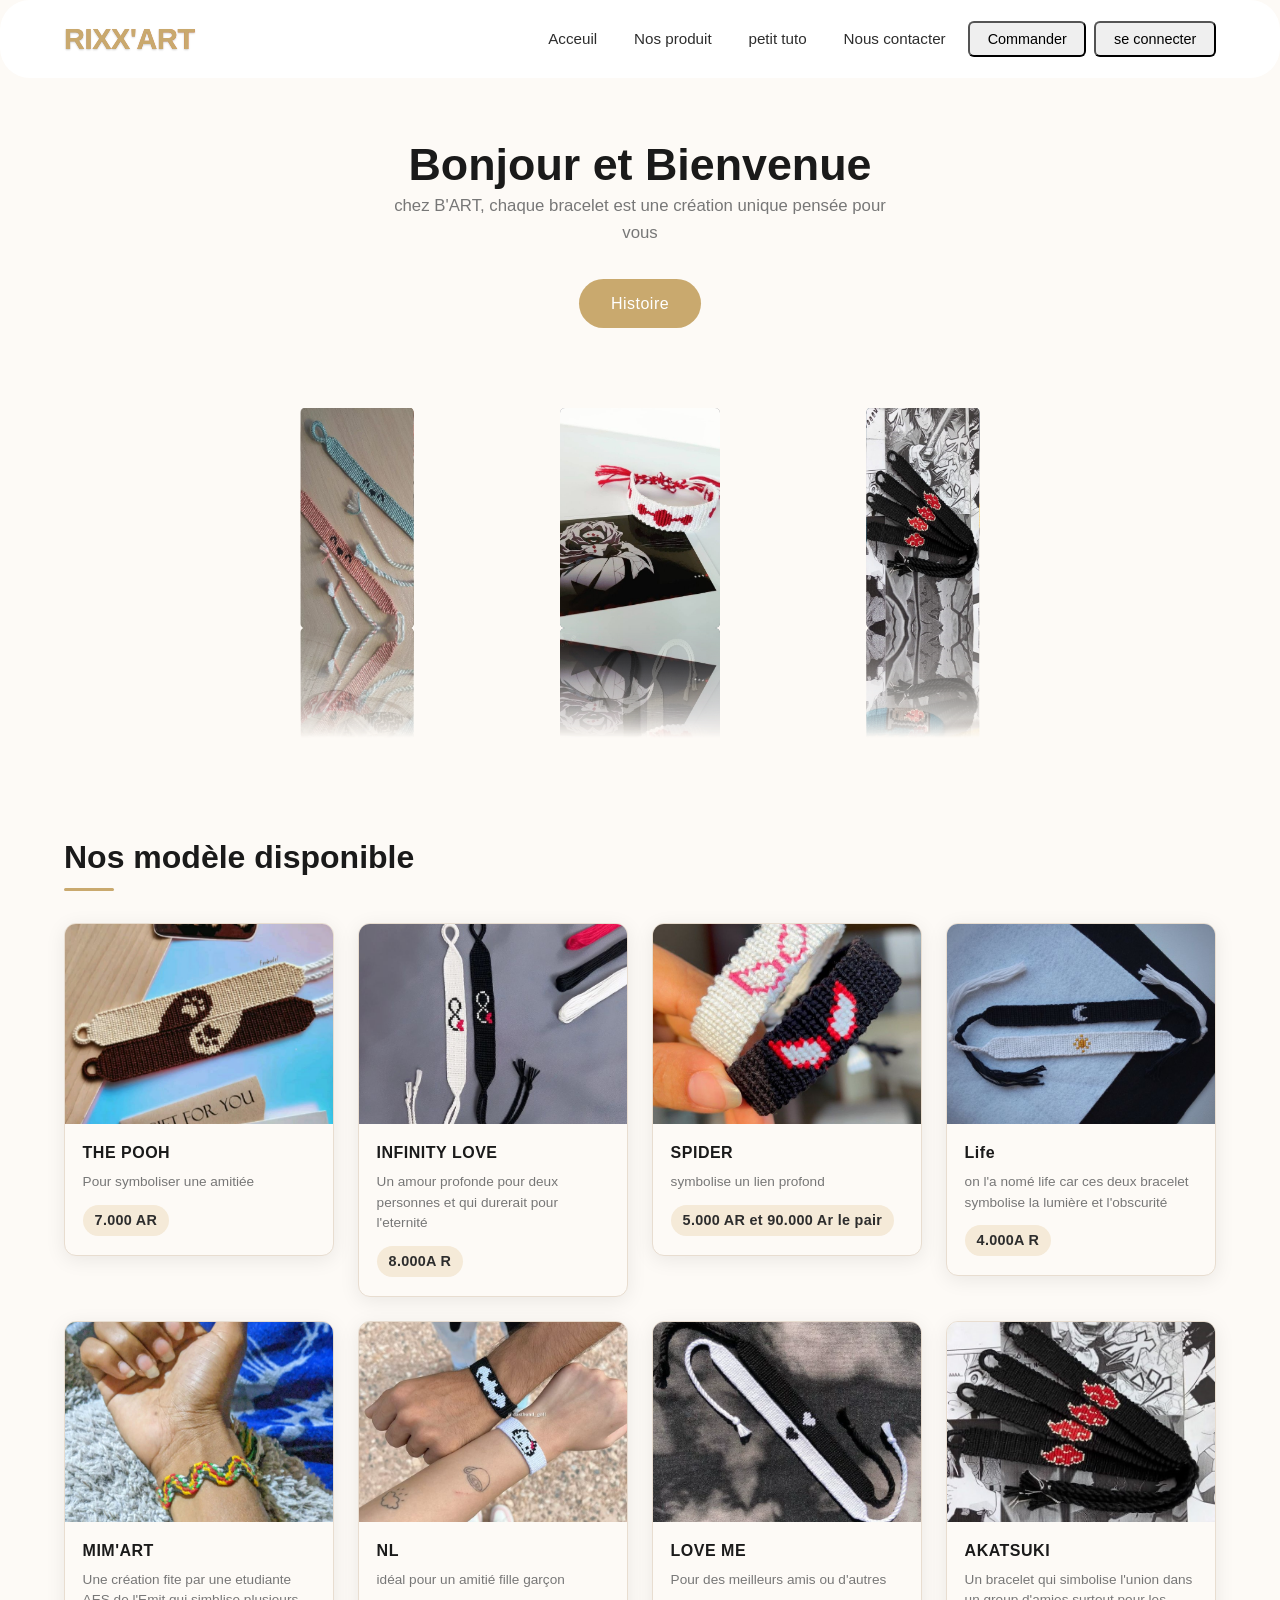
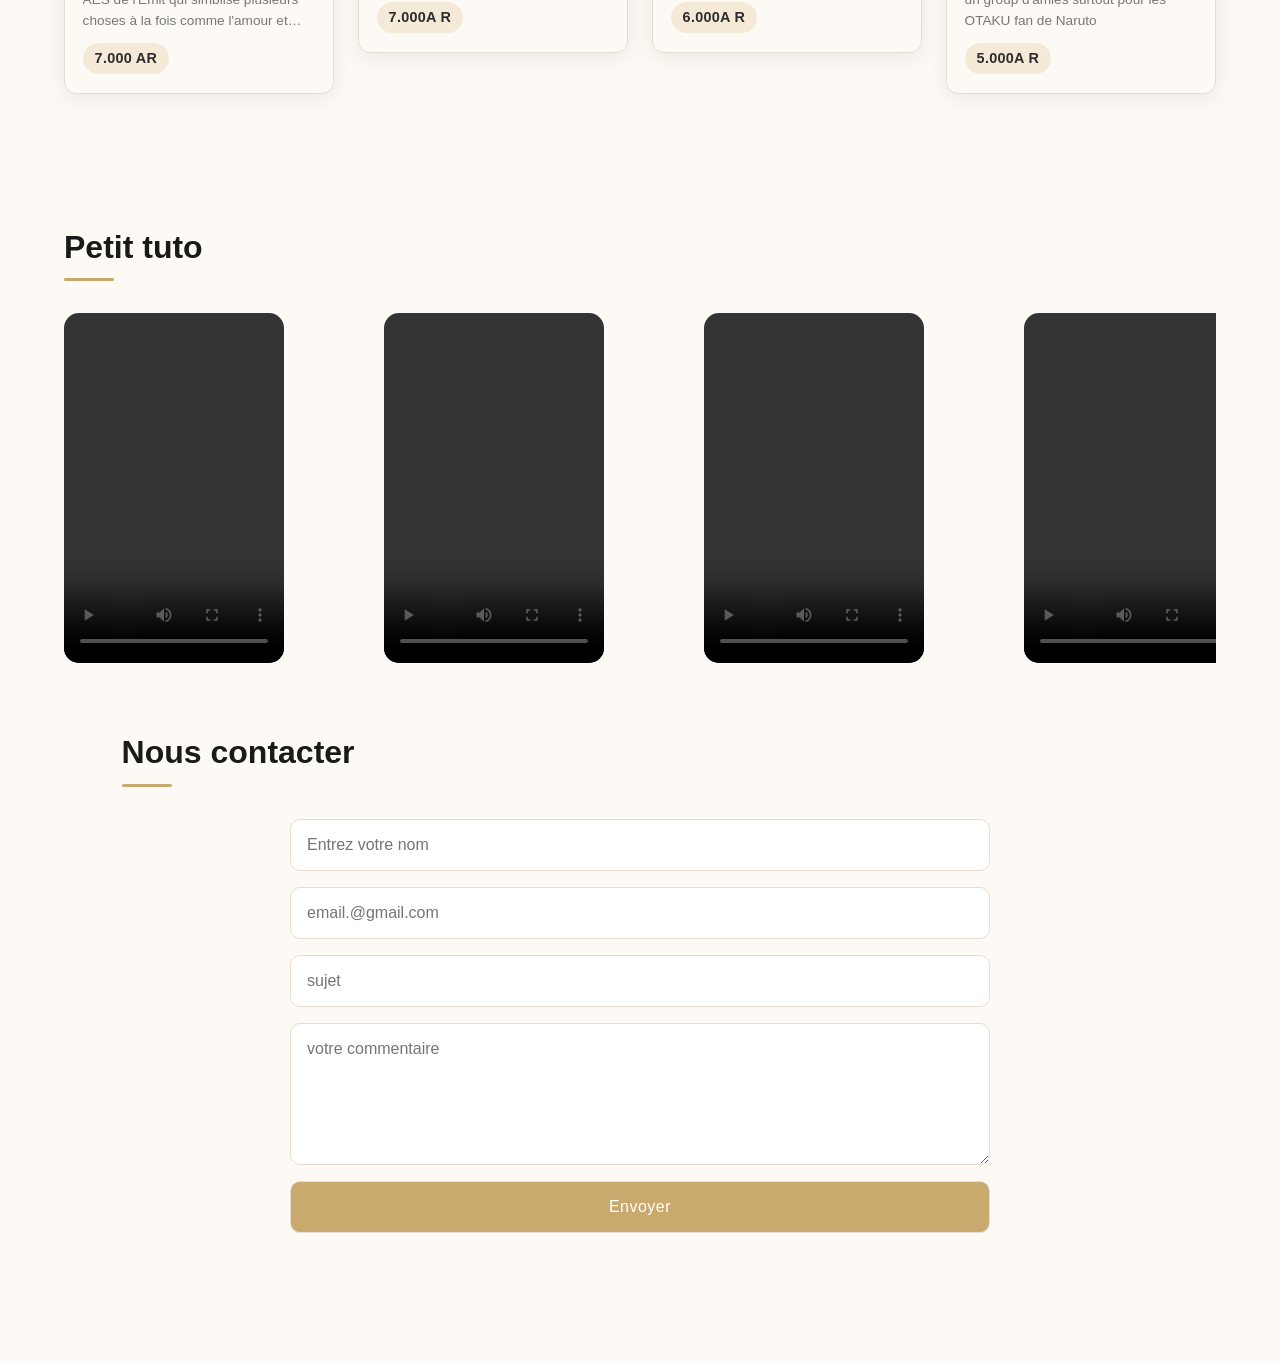
==== bracelet/index.html @ 86ec884c "RIXX'ART V1" ====
<!DOCTYPE html>
<html lang="fr">

<head>
    <meta charset="UTF-8">
    <meta name="viewport" content="width=device-width, initial-scale=1.0">
    <title>Bracelet-Brésilien</title>
    <link rel="stylesheet" href="style.css">


</head>

<body>
    <nav>
        <div class="logo">RIXX'ART</div>
        <ul>
            <li><a href="#">Acceuil</a></li>
            <li><a href="#produit">Nos produit</a></li>
            <li><a href="#tuto">petit tuto</a></li>
            <li><a href="#contact">Nous contacter </a></li>

            <li class="navbtn" id="commander" class="commander"><button>Commander</button></li>
            <li class="navbtn"><button>se connecter </button></li>

        </ul>
    </nav>
    <div class="hello">
        <h1>Bonjour et Bienvenue </h1>
        <p> chez B'ART, chaque bracelet est une création unique pensée pour vous
        </p>
        <a href=" histoire.html" class="btn">Histoire</a>
    </div>
    <div class="box">
        <span style="--i:1"><img src="TWB/0cf796847bd62175d5ee4ff43c8b3fc2.jpg" alt=""></span>
        <span style="--i:2"><img src="TWB/1310b9caaedfc25206d7a73bf05954b0.webp.jpg" alt=""></span>
        <span style="--i:3"><img src="TWB/622cb10961d111b41890d284ecb637d5.jpg" alt=""></span>
        <span style="--i:4"><img src="TWB/635230b0c067103339f3a3726f5e774b.jpg" alt=""></span>
        <span style="--i:5"><img src="TWB/7fb6da73897a852f2b541f09e4dd33da.jpg" alt=""></span>
        <span style="--i:6"><img src="TWB/8d6b63a38c17e26db8c4392d8b54962d.webp.jpg" alt=""></span>
        <span style="--i:7"><img src="TWB/bbc7280ec57e4747d29ba99446fbfdfc.jpg" alt=""></span>
        <span style="--i:8"><img src="TWB/e3f77951692b60d1b70c5ba0bc7a4e1f.jpg" alt=""></span>
    </div>

    <div class="grille" id="produit">
        <div class="titre">
            <h2>Nos modèle disponible</h2>
        </div>
        <div class="card">
            <img src="produits/5c6ec0ea6e5450ff1778914915eeb3fe.jpg" alt="produit">
            <div class="description">
                <h3>THE POOH</h3>
                <P>Pour symboliser une amitiée </P>
                <span class="prix">7.000 AR</span>
            </div>
        </div>
        <div class="card">
            <img src="produits/635230b0c067103339f3a3726f5e774b.jpg" alt="produit">
            <div class="description">
                <h3>INFINITY LOVE</h3>
                <P>Un amour profonde pour deux personnes et qui durerait pour l'eternité</P>
                <span class="prix">8.000A R</span>
            </div>
        </div>
        <div class="card">
            <img src="produits/8eceafb5497b105fc82a74f058bd730e.jpg" alt="produit">
            <div class="description">
                <h3>SPIDER</h3>
                <P>symbolise un lien profond</P>
                <span class="prix">5.000 AR et 90.000 Ar le pair</span>
            </div>
        </div>
        <div class="card">
            <img src="produits/c03938d7ccd7c2a50b7b85b24ecd14fc.jpg" alt="produit">
            <div class="description">
                <h3>Life</h3>
                <P>on l'a nomé life car ces deux bracelet symbolise la lumière et l'obscurité</P>
                <span class="prix">4.000A R</span>
            </div>
        </div>
        <div class="card">
            <img src="produits/Messenger_creation_16AF7466-16CE-4060-89AD-71319CE4230F.jpeg" alt="produit">
            <div class="description">
                <h3>MIM'ART</h3>
                <P>Une création fite par une etudiante AES de l'Emit qui simblise plusieurs choses à la fois comme
                    l'amour et l'amitié</P>
                <span class="prix">7.000 AR</span>
            </div>
        </div>
        <div class="card">
            <img src="produits/c7939ccdf5271bf8f61a112f86742eab.jpg" alt="produit">
            <div class="description">
                <h3>NL</h3>
                <P> idéal pour un amitié fille garçon</P>
                <span class="prix">7.000A R</span>
            </div>
        </div>
        <div class="card">
            <img src="TWB/8d6b63a38c17e26db8c4392d8b54962d.webp.jpg" alt="produit">
            <div class="description">
                <h3>LOVE ME</h3>
                <P>Pour des meilleurs amis ou d'autres</P>
                <span class="prix">6.000A R</span>
            </div>
        </div>
        <div class="card">
            <img src="TWB/0cf796847bd62175d5ee4ff43c8b3fc2.jpg" alt="produit">
            <div class="description">
                <h3>AKATSUKI</h3>
                <P>Un bracelet qui simbolise l'union dans un group d'amies surtout pour les OTAKU fan de Naruto</P>
                <span class="prix">5.000A R</span>
            </div>
        </div>

    </div>
    <div class="tuto" id="tuto">
        <div class="titre-tuto">
            <h2>Petit tuto</h2>
        </div>
        <div class="videos">
            <!-- asina controlss @zay mandeh fa tsy miraikitra  -->
            <video controls src="https://pin.it/2mxWghfkwhttps://pin.it/6qFu1wPfn
" type="video/mp4"></video>
            <video controls src="https://pin.it/2mxWghfkw
" type="video/mp4"></video>
            <video controls src="https://pin.it/7IXQpYVUw
" type="video/mp4"></video>
            <video controls src="https://pin.it/2i2Fndqx" type="video/mp4"></video>
        </div>
        <div class="contact" id="contact">
            <div class="titre-contact">
                <h2>Nous contacter</h2>
            </div>
            <form action="form-contact" class="form-contact">
                <input type="text" placeholder="Entrez votre nom " required>
                <input type="email" placeholder="email.@gmail.com" required>
                <input type="text" placeholder="sujet">
                <textarea rows="6" placeholder="votre commentaire"></textarea>
                <input class="btn" type="submit" value="Envoyer">
            </form>

        </div>
    </div>


</body>

</html>
---- bracelet/style.css ----
*{
    margin: 0;
    padding: 0;
    box-sizing: border-box;
}
body{
    font-family: 'segoe', Helvetica, sans-serif;
/* hitenn variable d atao @root  */
    background: var(--bg);
    color: var(--text);
    /* interligen  */
    line-height: 1.6;
}
/* ===========variable============= */
:root{
    
    --bg:#fdfaf6;
    --text:#2d2d2d;
    --navCouleur:white;
    --survol1:#a07840;
    --survol2:#f5ead8;
    --dore:#c9a96e;


/* ============navbar==============  */
}
nav{
    /* espacement interne hb 1rem ,gd 5%  */
    padding: 1rem 5%;
    position: sticky;
    /* haut  */
    top: 0;
    left: 0;
    width: 100%;
    height: 70%;
    background-color: var(--navCouleur);
    /* aligmnt  */
    display: flex;
    justify-content: space-between;
    align-items: center;
    /* @zay tsy miala fa dessus ny rah aby  */
    z-index: 100;
    border-radius: 30px;
}
nav ul{
    /* horizontalmnt  */
    display: flex;
    align-items: center;
    /* espacmnt entre les elemnent de la liste  */
    gap: 0.5rem;
    list-style: none;
}
nav ul li a {
    text-decoration: none;
    color: var(--text);
    /* hanova ny taille  */
    font-size: 0.95rem;
    /* espacxe au tour du lien  */
    padding: 0.4rem 0.9rem;
    border-radius: 6px;
    /* animation  */
    /* transition: background 0.2,color0.2s; */
}
nav ul li a:hover{
    background-color: var(--survol1);
    /* neny text @survl  */
    color: var(--survol2);
}
.logo{
    /* halebeh n text  */
    font-size: 1.8rem;
    /* taille en gras  */
    font-weight: 700;
    color: var(--dore);
    letter-spacing: 3px;
    text-transform: uppercase;
}
/* =============btn nav bar ============ */
.navbtn button{
    /* espace inetrne  */
    padding: 0.50rem 1.1rem;
    border-radius: 6px;
    font-size: 0.9rem;
    cursor: pointer;
    /* animatio @izy aby  */
    transform: all 0.2s;
    /* policeny body ny alany  */
    font-family: inherit;
}
.navbtn:first-of-type button{
    background: transparent;
    border: 1px solid var(--dore);
    color: var(--dore);
}
.nav:first-of-type button:hover{
    background: var(--survol1);
}


.hello{
    text-align: center;
    padding: 60px 0;
    /* padding-bottom: 40px; */
    /* largeur max  */
    max-width: 700px;
    /* centre le block au centre  */
    margin: 0 auto;
}
.hello h1 {
    /* titre bouda  */
    font-size: 2.8rem;
    font-weight: 700;
    color: var(--dark);
    /* epace sous le titre  */
    margin-bottom: 1rem;
    /* inter ligne serre  */
    line-height: 1.2;
}
:root{
    --dark:#1a1a1a;
    --grisSec:#777;
}
.hello p {
    /* legerment aumngte */
    font-size: 1.05rem;
    color: var(--grisSec);
    /* espace sous paragraphe  */
    margin-bottom: 2rem;
    max-width: 500px;
    /* autre a gauche  */
    margin-left: auto;
    /* droite  */
    margin-top: -15px;
    margin-right: auto;
    list-style: none;
}
.btn{
    /* s adapte au contenue  */
    display: inline-block;
    background: var(--dore);
    color:white;
    text-decoration: none;
    /*espace  interne  */
    padding: 0.75rem 2rem;
    border-radius: 50px;
    font-weight: 500;
    letter-spacing: 0.5px;
    
}
.btn:hover{
    background: var(--survol1);
    /* miakatry kely  */
    transform: translateY(-2px);
}
.logo{
    /* couleur degrade  */
        background: linear-gradient(120deg,#c9a96e,#ff6b35);
        /* @text ftn  */
        -webkit-background-clip: text;
        background-clip: text;
        --webkit-text-fill-color:transparent;
        font-weight: 700;
        letter-spacing: -0.3px;
        text-shadow: 0 1px 2px rgba(0, 0, 0, 0.2);
}
.box{
    /* referer position  */
    position: relative;
    width: 160px;
    height: 220px;
    margin: 20px auto;
    transform-style: preserve-3d;
    /* bouble animation  */
    animation: animate 25s linear infinite;
}
/* animation  */
@keyframes animate{
    /* manombjk  */
    0%{
        transform: perspective(1000px) rotateY(0deg);
        /* profondeur + DEPAR 0 */
    }
    /* TOUR = 360 */
    100%{
        transform: perspective(1000px)rotateY(360deg);
    }
}
/* chaque image  */
.box span{
/* superpose  */
    position: absolute;
    width: 100%;
    height: 100%;
    transform-style: preserve-3d;
    transform: rotateY(calc(var(--i)*45deg))translateZ(400px);
    /* 45 x 8 = 360   avance 400 px ecrann */
    -webkit-box-reflect: below 0px linear-gradient(transparent,transparent,#004);
    /* reflet mieoier e  */
}
.box span img{
    position: absolute;
    width: 100%;
    height: 100%;
    object-fit: cover;
    border-radius: 5px;
}
/* girlle  */
.grille {
    display: grid;                                          /* Mise en page en grille CSS */
    /* min 230 max 1 party egl  */
    grid-template-columns: repeat(auto-fill, minmax(230px, 1fr)); 
    /* espa    ce entre cadre  */
    gap: 1.5rem;                                
    padding: 4rem 5%;                               
    /* manombkambony        */
    align-items: start;                                   
}

.grille .titre {
    grid-column: 1 / -1;    /*largeur aby */
    margin-bottom: 0.5rem;  /* Espace sous le titre */
}
.titre {
    margin-top: 120px;
    /* sous le block  */
    margin-bottom: 2.5rem;
}
.titre h2{
    /* taille  */
    font-size: 2rem;
    font-weight: 700;
    color: var(--dark);
    position: relative;
    /* permet a after de ne pa deppaser le text  */
    display: inline-block;  
    /* espacement sous lez tex  */
    padding-bottom: 0.5rem;
}
.titre h2::after{
    /* pseudo elemnt vide  */
    content: ' ';
    /* par rapport a h2  */
    position: absolute;
    bottom: 0;
    left: 0;
    /* largeur fixe  */
    width: 50px;
    /* epaiasseur  */
    height: 3px;
    background: var(--dore);
    border-radius: 2px;
}
.card{
    background: var(--bg);
    border-radius: 12px;
    /* tsy miala n coin arrondi  */
    overflow: hidden;
    border: 1px solid var(--border);
    box-shadow: var(--shadow);
    /* animation miakatr kel rhf misy pointer  */
    transition: transform 0.25s,box-shadow 0.25s;
    cursor: pointer;
}
.card:hover{
    /* monte de 5 px au survol  */
    transform: translateY(-5px);
    box-shadow: 0 12px 30px rgba(0, 0, 0, 0.12);
}
.card img {
    width: 100%;
    height: 200px;
    /* reencadre sans deformation  */
    object-fit: cover;
    background-color: var(--dore-clair);
    display: block;
}
.card .description{
    /* espace interne haut cote bas  */
    padding: 1rem 1.1rem 1.2rem;
}
.card .description h3{
    /* taill norml @noom produit  */
    font-size: 1rem;
    /* semi gras  */
    font-weight: 600;
    color: var(--dark);
    /* espacement sous le titre  */
    margin-bottom: 0.4rem;
    letter-spacing: 0.5px;
}
.card .description p {
    /* txt leegrmnt resuirt  */
    font-size: 0.85rem;
    color: var(--grisSec);
    /* interligne pour lisibite  */
    line-height: 1.5;
    /* espace aloany prix  */
    margin-bottom: 0.75rem;
    /* ilaina @limitn webkit  */
    display: -webkit-box;
    /* limite a 3 ligne mùax  */
    -webkit-line-clamp:3;
    /* vertical direction pour les chmap  */
    -webkit-box-orient: vertical;
    overflow: hidden;
}
.prix{
    display: inline-block;
    background: var(--dore-clair);
    /* taille reduit  */
    font-size: 0.9rem;
    /* semi gras  */
    font-weight: 600;
    /* espace interne du badge  */
    padding: 0.25rem 0.75rem;
    /* hazahon,na forme pillule  */
    border-radius: 50px;
    letter-spacing: 0.3px;

}
/* ==========videp ========== */
.tuto{
    /* ESPC INTERNE  */
    padding: 4rem 5%;
    background: var(--bg);
    /* ligne mansaraky  */
    border-top: 1 solid var(--border);
}
.titre-tuto{
    /* epace @ titre section  */
    margin-bottom: 2rem;
}
.titre-tuto h2{
    /* mitovy @titre  */
    font-size: 2rem;
    font-weight: 700;
    color: var(--dark);
    position: relative;
    display: inline-block;
    padding-bottom: 0.5rem;
}
.titre-tuto h2::after{
    content: '';
    position: absolute;
    bottom: 0;
    left: 0;
    /* largeur barre deco  */
    width: 50px;
    height: 3px;
    background:var(--dore);
    border-radius: 2px;
}
.video{
    display: grid;
    grid-template-columns: repeat(auto-fill,minmax(280px,1fr));
    /* espace entre video  */
    gap: 1.5rem;
}
:root{
    --border:#e8ddd0;
    --shadow:0 4px 20px rgba(0,0,0,0.08);
    --dore-clair:#f5ead8;
}
.videos{
    display: flex;
    gap: 100px;
    overflow-x: auto;

}
.videos video{
    width: 220px;
    height: 350px;
    object-fit: cover;
    border-radius: 15px;
    flex-shrink: 0;
} 
/* ==========contact============ */
.contact{
    padding: 4rem 5%;
    background: var(--bg);
}
.titre-contact{
    margin-bottom: 2rem;
}
.titre-contact h2 {
    font-size: 2rem;
    font-weight: 700;
    color: var(--dark);
    position: relative;
    display: inline-block;
    padding-bottom: 0.5rem;
}


/* tonton  */
/* ========= CONTACT ========= */

.titre-contact h2::after{
    content: "";
    position: absolute;
    bottom: 0;
    left: 0;
    width: 50px;
    height: 3px;
    background: var(--dore);
    border-radius: 2px;
}

.form-contact{
    max-width: 700px;
    margin: auto;
    display: flex;
    flex-direction: column;
    gap: 1rem;
}

.form-contact input,
.form-contact textarea{
    width: 100%;
    padding: 1rem;
    border: 1px solid var(--border);
    border-radius: 10px;
    font-size: 1rem;
    font-family: inherit;
    outline: none;
}

.form-contact input:focus,
.form-contact textarea:focus{
    border-color: var(--dore);
}

/* responsive  */
@media(max-width:768px){
    nav{
        /* lasa vertical  */
        flex-direction: column;
        gap: 1rem;
        padding: 1rem;
    }
    nav ul {
        /* passe a la ligne si neccessaire  */
        flex-wrap: wrap;
        justify-content: center;
        gap: 0.4rem;
    }
    .hello h1{
        font-size: 1.9rem;
    }
    .box span{
        /* largeur ,reduit image du caroul  */
        flex: 0 0 160px;
        /* hauteur reduit  */
        height: 210px;
    }
    .grille{
        /* 2colon min @mobile  */
        grid-template-columns: repeat(auto-fill,minmax(160px,1fr));
    padding: 2rem 4%;
    gap: 1rem;
    }
}
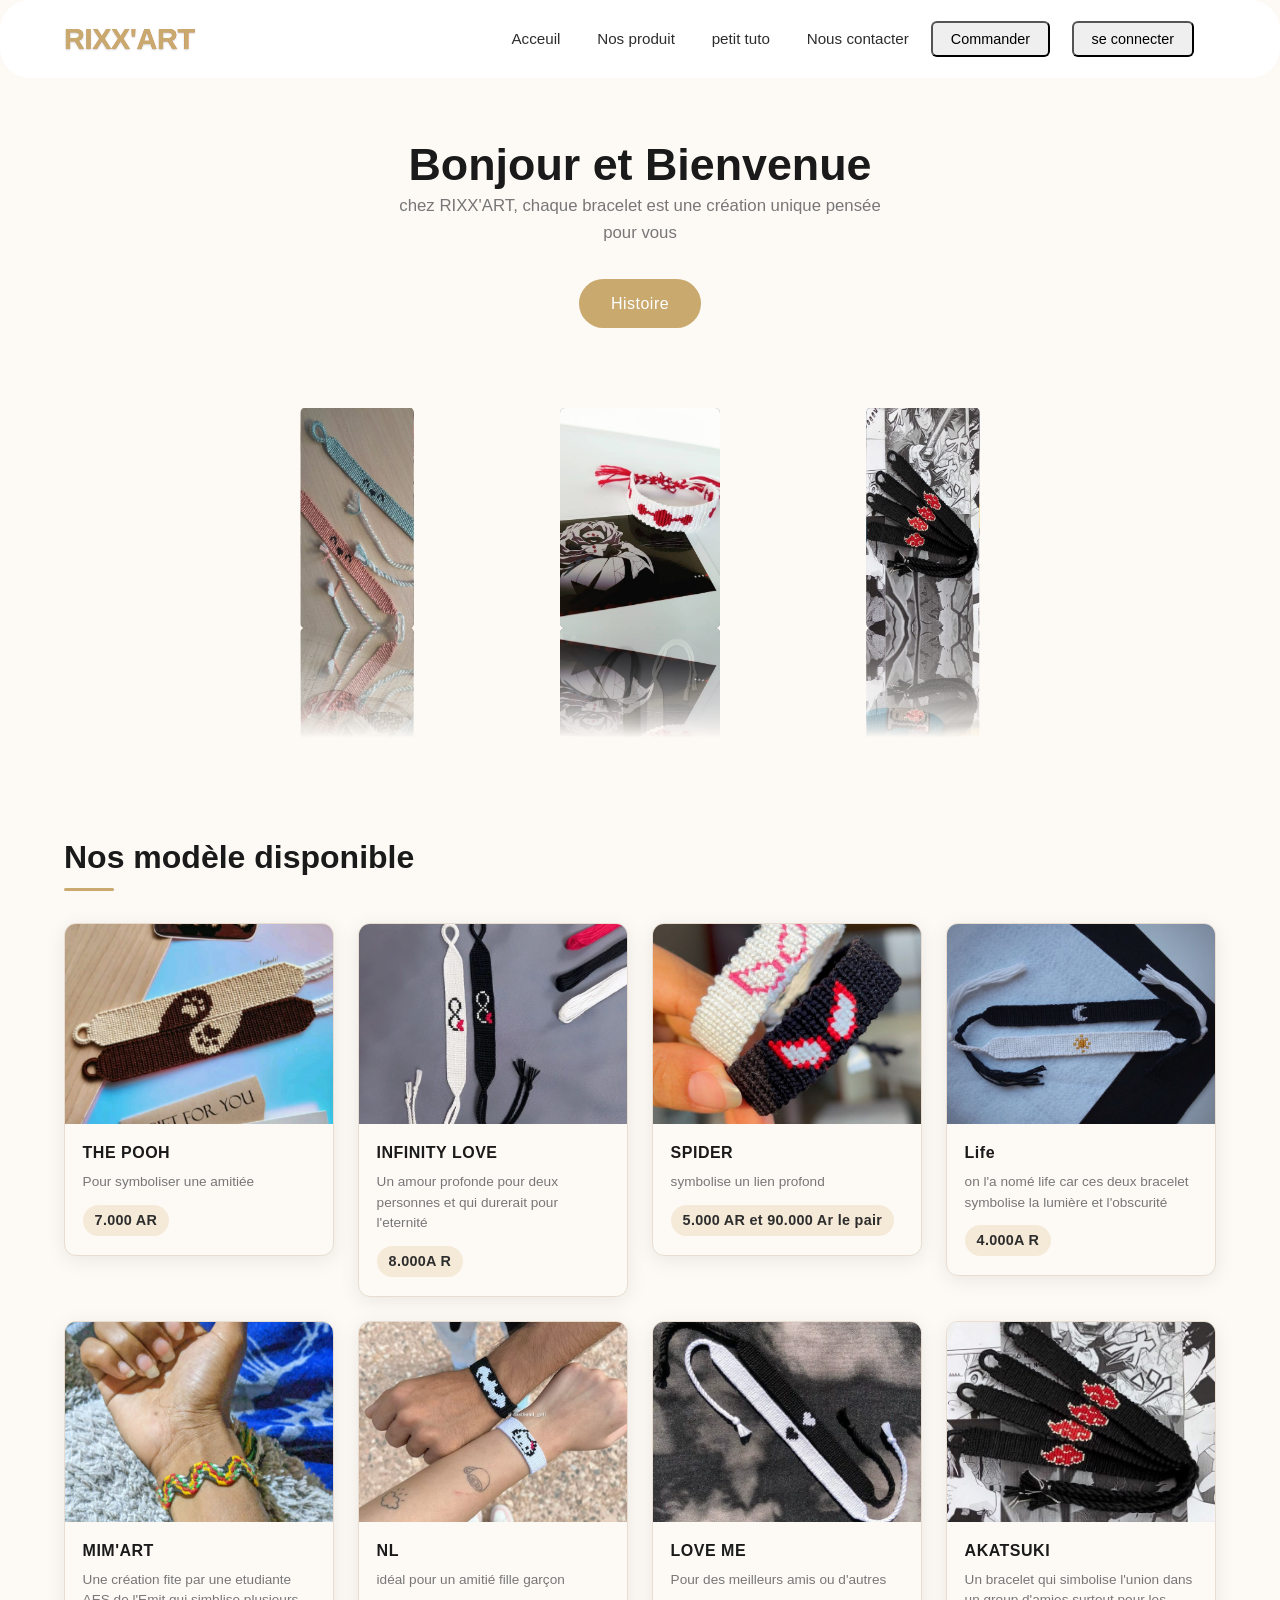
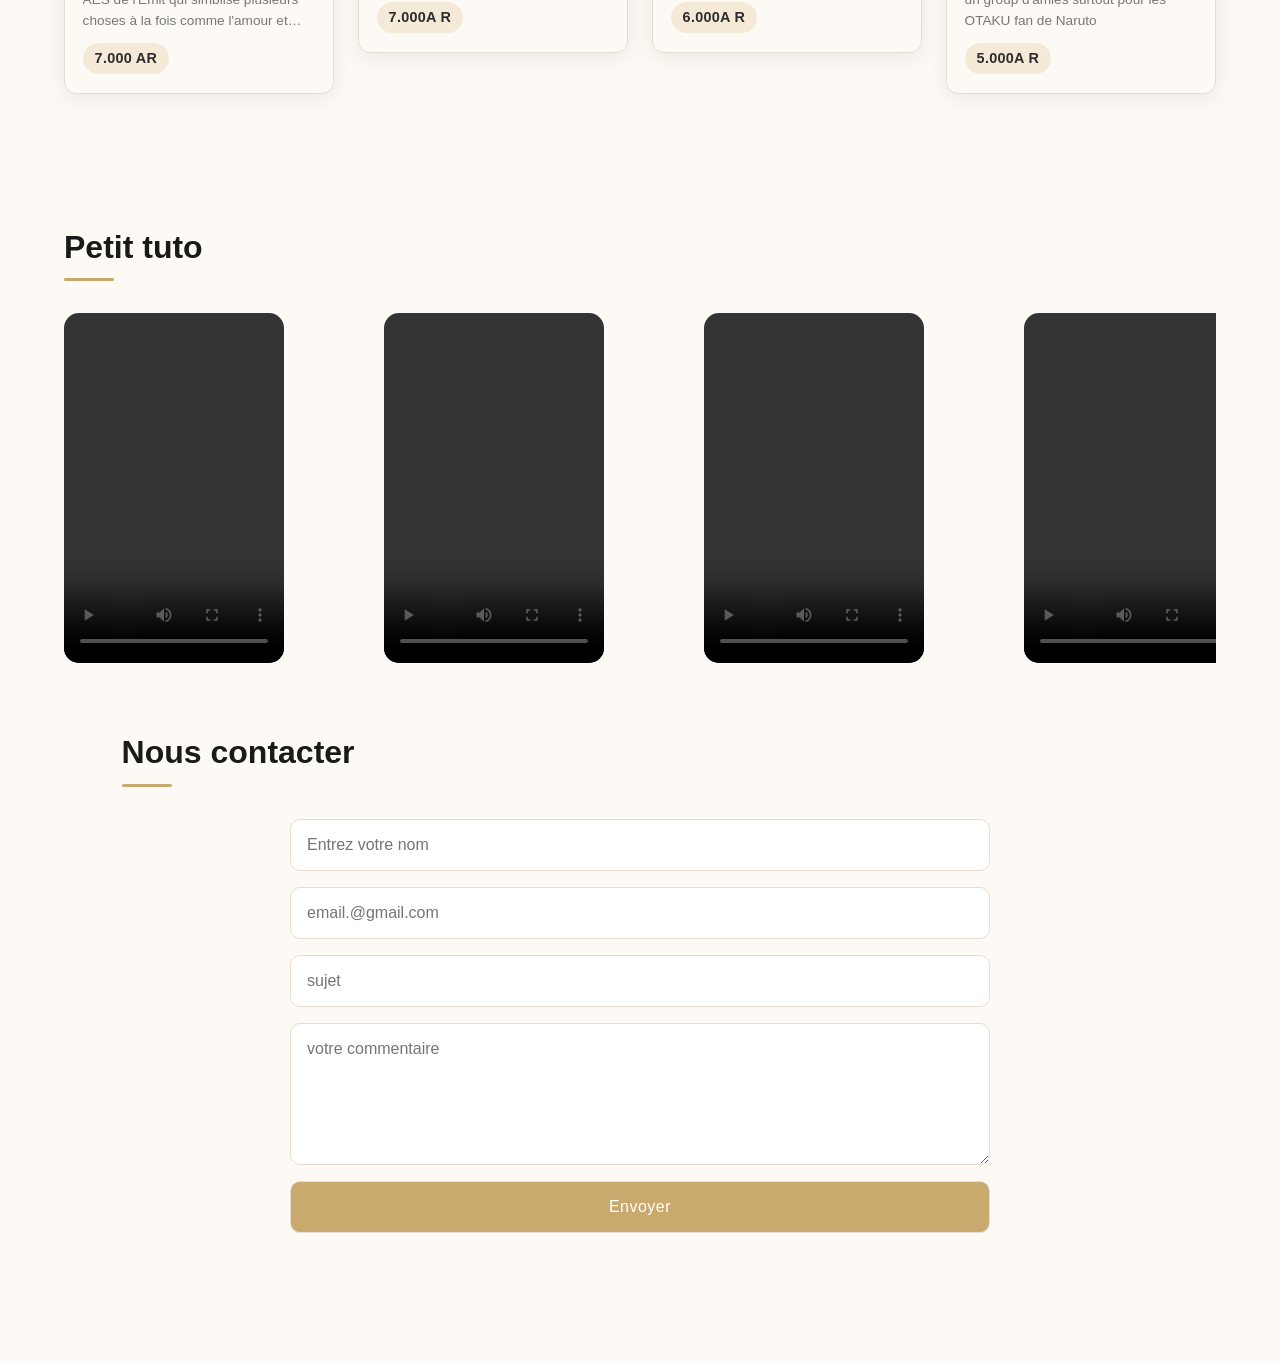
==== commit 5b96a667: "changement index rixx" ====
--- a/bracelet/index.html
+++ b/bracelet/index.html
@@ -1,147 +1,203 @@
-<!DOCTYPE html>
+<!doctype html>
 <html lang="fr">
+  <head>
+    <meta charset="UTF-8" />
+    <meta name="viewport" content="width=device-width, initial-scale=1.0" />
+    <title>Bracelet-Brésilien</title>
+    <link rel="stylesheet" href="style.css" />
+  </head>
 
-<head>
-    <meta charset="UTF-8">
-    <meta name="viewport" content="width=device-width, initial-scale=1.0">
-    <title>Bracelet-Brésilien</title>
-    <link rel="stylesheet" href="style.css">
+  <body>
+    <nav>
+      <div class="logo">RIXX'ART</div>
+      <ul>
+        <li><a href="#">Acceuil</a></li>
+        <li><a href="#produit">Nos produit</a></li>
+        <li><a href="#tuto">petit tuto</a></li>
+        <li><a href="#contact">Nous contacter </a></li>
 
-
-</head>
-
-<body>
-    <nav>
-        <div class="logo">RIXX'ART</div>
-        <ul>
-            <li><a href="#">Acceuil</a></li>
-            <li><a href="#produit">Nos produit</a></li>
-            <li><a href="#tuto">petit tuto</a></li>
-            <li><a href="#contact">Nous contacter </a></li>
-
-            <li class="navbtn" id="commander" class="commander"><button>Commander</button></li>
-            <li class="navbtn"><button>se connecter </button></li>
-
-        </ul>
+        <li class="navbtn" id="commander" class="commander">
+          <button>Commander</button>
+        </li>
+        <li class="navbtn"><a href="inscription.html">
+            <button>se connecter</button></li>
+             </a>
+      </ul>
     </nav>
     <div class="hello">
-        <h1>Bonjour et Bienvenue </h1>
-        <p> chez B'ART, chaque bracelet est une création unique pensée pour vous
-        </p>
-        <a href=" histoire.html" class="btn">Histoire</a>
+      <h1>Bonjour et Bienvenue</h1>
+      <p>
+        chez RIXX'ART, chaque bracelet est une création unique pensée pour vous
+      </p>
+      <a href=" histoire.html" class="btn">Histoire</a>
     </div>
     <div class="box">
-        <span style="--i:1"><img src="TWB/0cf796847bd62175d5ee4ff43c8b3fc2.jpg" alt=""></span>
-        <span style="--i:2"><img src="TWB/1310b9caaedfc25206d7a73bf05954b0.webp.jpg" alt=""></span>
-        <span style="--i:3"><img src="TWB/622cb10961d111b41890d284ecb637d5.jpg" alt=""></span>
-        <span style="--i:4"><img src="TWB/635230b0c067103339f3a3726f5e774b.jpg" alt=""></span>
-        <span style="--i:5"><img src="TWB/7fb6da73897a852f2b541f09e4dd33da.jpg" alt=""></span>
-        <span style="--i:6"><img src="TWB/8d6b63a38c17e26db8c4392d8b54962d.webp.jpg" alt=""></span>
-        <span style="--i:7"><img src="TWB/bbc7280ec57e4747d29ba99446fbfdfc.jpg" alt=""></span>
-        <span style="--i:8"><img src="TWB/e3f77951692b60d1b70c5ba0bc7a4e1f.jpg" alt=""></span>
+      <span style="--i: 1"
+        ><img src="TWB/0cf796847bd62175d5ee4ff43c8b3fc2.jpg" alt=""
+      /></span>
+      <span style="--i: 2"
+        ><img src="TWB/1310b9caaedfc25206d7a73bf05954b0.webp.jpg" alt=""
+      /></span>
+      <span style="--i: 3"
+        ><img src="TWB/622cb10961d111b41890d284ecb637d5.jpg" alt=""
+      /></span>
+      <span style="--i: 4"
+        ><img src="TWB/635230b0c067103339f3a3726f5e774b.jpg" alt=""
+      /></span>
+      <span style="--i: 5"
+        ><img src="TWB/7fb6da73897a852f2b541f09e4dd33da.jpg" alt=""
+      /></span>
+      <span style="--i: 6"
+        ><img src="TWB/8d6b63a38c17e26db8c4392d8b54962d.webp.jpg" alt=""
+      /></span>
+      <span style="--i: 7"
+        ><img src="TWB/bbc7280ec57e4747d29ba99446fbfdfc.jpg" alt=""
+      /></span>
+      <span style="--i: 8"
+        ><img src="TWB/e3f77951692b60d1b70c5ba0bc7a4e1f.jpg" alt=""
+      /></span>
     </div>
 
     <div class="grille" id="produit">
-        <div class="titre">
-            <h2>Nos modèle disponible</h2>
-        </div>
-        <div class="card">
-            <img src="produits/5c6ec0ea6e5450ff1778914915eeb3fe.jpg" alt="produit">
-            <div class="description">
-                <h3>THE POOH</h3>
-                <P>Pour symboliser une amitiée </P>
-                <span class="prix">7.000 AR</span>
-            </div>
-        </div>
-        <div class="card">
-            <img src="produits/635230b0c067103339f3a3726f5e774b.jpg" alt="produit">
-            <div class="description">
-                <h3>INFINITY LOVE</h3>
-                <P>Un amour profonde pour deux personnes et qui durerait pour l'eternité</P>
-                <span class="prix">8.000A R</span>
-            </div>
-        </div>
-        <div class="card">
-            <img src="produits/8eceafb5497b105fc82a74f058bd730e.jpg" alt="produit">
-            <div class="description">
-                <h3>SPIDER</h3>
-                <P>symbolise un lien profond</P>
-                <span class="prix">5.000 AR et 90.000 Ar le pair</span>
-            </div>
-        </div>
-        <div class="card">
-            <img src="produits/c03938d7ccd7c2a50b7b85b24ecd14fc.jpg" alt="produit">
-            <div class="description">
-                <h3>Life</h3>
-                <P>on l'a nomé life car ces deux bracelet symbolise la lumière et l'obscurité</P>
-                <span class="prix">4.000A R</span>
-            </div>
-        </div>
-        <div class="card">
-            <img src="produits/Messenger_creation_16AF7466-16CE-4060-89AD-71319CE4230F.jpeg" alt="produit">
-            <div class="description">
-                <h3>MIM'ART</h3>
-                <P>Une création fite par une etudiante AES de l'Emit qui simblise plusieurs choses à la fois comme
-                    l'amour et l'amitié</P>
-                <span class="prix">7.000 AR</span>
-            </div>
-        </div>
-        <div class="card">
-            <img src="produits/c7939ccdf5271bf8f61a112f86742eab.jpg" alt="produit">
-            <div class="description">
-                <h3>NL</h3>
-                <P> idéal pour un amitié fille garçon</P>
-                <span class="prix">7.000A R</span>
-            </div>
-        </div>
-        <div class="card">
-            <img src="TWB/8d6b63a38c17e26db8c4392d8b54962d.webp.jpg" alt="produit">
-            <div class="description">
-                <h3>LOVE ME</h3>
-                <P>Pour des meilleurs amis ou d'autres</P>
-                <span class="prix">6.000A R</span>
-            </div>
-        </div>
-        <div class="card">
-            <img src="TWB/0cf796847bd62175d5ee4ff43c8b3fc2.jpg" alt="produit">
-            <div class="description">
-                <h3>AKATSUKI</h3>
-                <P>Un bracelet qui simbolise l'union dans un group d'amies surtout pour les OTAKU fan de Naruto</P>
-                <span class="prix">5.000A R</span>
-            </div>
-        </div>
-
+      <div class="titre">
+        <h2>Nos modèle disponible</h2>
+      </div>
+      <div class="card">
+        <img
+          src="produits/5c6ec0ea6e5450ff1778914915eeb3fe.jpg"
+          alt="produit"
+        />
+        <div class="description">
+          <h3>THE POOH</h3>
+          <p>Pour symboliser une amitiée</p>
+          <span class="prix">7.000 AR</span>
+        </div>
+      </div>
+      <div class="card">
+        <img
+          src="produits/635230b0c067103339f3a3726f5e774b.jpg"
+          alt="produit"
+        />
+        <div class="description">
+          <h3>INFINITY LOVE</h3>
+          <p>
+            Un amour profonde pour deux personnes et qui durerait pour
+            l'eternité
+          </p>
+          <span class="prix">8.000A R</span>
+        </div>
+      </div>
+      <div class="card">
+        <img
+          src="produits/8eceafb5497b105fc82a74f058bd730e.jpg"
+          alt="produit"
+        />
+        <div class="description">
+          <h3>SPIDER</h3>
+          <p>symbolise un lien profond</p>
+          <span class="prix">5.000 AR et 90.000 Ar le pair</span>
+        </div>
+      </div>
+      <div class="card">
+        <img
+          src="produits/c03938d7ccd7c2a50b7b85b24ecd14fc.jpg"
+          alt="produit"
+        />
+        <div class="description">
+          <h3>Life</h3>
+          <p>
+            on l'a nomé life car ces deux bracelet symbolise la lumière et
+            l'obscurité
+          </p>
+          <span class="prix">4.000A R</span>
+        </div>
+      </div>
+      <div class="card">
+        <img
+          src="produits/Messenger_creation_16AF7466-16CE-4060-89AD-71319CE4230F.jpeg"
+          alt="produit"
+        />
+        <div class="description">
+          <h3>MIM'ART</h3>
+          <p>
+            Une création fite par une etudiante AES de l'Emit qui simblise
+            plusieurs choses à la fois comme l'amour et l'amitié
+          </p>
+          <span class="prix">7.000 AR</span>
+        </div>
+      </div>
+      <div class="card">
+        <img
+          src="produits/c7939ccdf5271bf8f61a112f86742eab.jpg"
+          alt="produit"
+        />
+        <div class="description">
+          <h3>NL</h3>
+          <p>idéal pour un amitié fille garçon</p>
+          <span class="prix">7.000A R</span>
+        </div>
+      </div>
+      <div class="card">
+        <img
+          src="TWB/8d6b63a38c17e26db8c4392d8b54962d.webp.jpg"
+          alt="produit"
+        />
+        <div class="description">
+          <h3>LOVE ME</h3>
+          <p>Pour des meilleurs amis ou d'autres</p>
+          <span class="prix">6.000A R</span>
+        </div>
+      </div>
+      <div class="card">
+        <img src="TWB/0cf796847bd62175d5ee4ff43c8b3fc2.jpg" alt="produit" />
+        <div class="description">
+          <h3>AKATSUKI</h3>
+          <p>
+            Un bracelet qui simbolise l'union dans un group d'amies surtout pour
+            les OTAKU fan de Naruto
+          </p>
+          <span class="prix">5.000A R</span>
+        </div>
+      </div>
     </div>
     <div class="tuto" id="tuto">
-        <div class="titre-tuto">
-            <h2>Petit tuto</h2>
-        </div>
-        <div class="videos">
-            <!-- asina controlss @zay mandeh fa tsy miraikitra  -->
-            <video controls src="https://pin.it/2mxWghfkwhttps://pin.it/6qFu1wPfn
-" type="video/mp4"></video>
-            <video controls src="https://pin.it/2mxWghfkw
-" type="video/mp4"></video>
-            <video controls src="https://pin.it/7IXQpYVUw
-" type="video/mp4"></video>
-            <video controls src="https://pin.it/2i2Fndqx" type="video/mp4"></video>
-        </div>
-        <div class="contact" id="contact">
-            <div class="titre-contact">
-                <h2>Nous contacter</h2>
-            </div>
-            <form action="form-contact" class="form-contact">
-                <input type="text" placeholder="Entrez votre nom " required>
-                <input type="email" placeholder="email.@gmail.com" required>
-                <input type="text" placeholder="sujet">
-                <textarea rows="6" placeholder="votre commentaire"></textarea>
-                <input class="btn" type="submit" value="Envoyer">
-            </form>
-
-        </div>
-    </div>
-
-
-</body>
-
-</html>+      <div class="titre-tuto">
+        <h2>Petit tuto</h2>
+      </div>
+      <div class="videos">
+        <!-- asina controlss @zay mandeh fa tsy miraikitra  -->
+        <video
+          controls
+          src="https://pin.it/2mxWghfkwhttps://pin.it/6qFu1wPfn
+"
+          type="video/mp4"
+        ></video>
+        <video
+          controls
+          src="https://pin.it/2mxWghfkw
+"
+          type="video/mp4"
+        ></video>
+        <video
+          controls
+          src="https://pin.it/7IXQpYVUw
+"
+          type="video/mp4"
+        ></video>
+        <video controls src="https://pin.it/2i2Fndqx" type="video/mp4"></video>
+      </div>
+      <div class="contact" id="contact">
+        <div class="titre-contact">
+          <h2>Nous contacter</h2>
+        </div>
+        <form action="form-contact" class="form-contact">
+          <input type="text" placeholder="Entrez votre nom " required />
+          <input type="email" placeholder="email.@gmail.com" required />
+          <input type="text" placeholder="sujet" />
+          <textarea rows="6" placeholder="votre commentaire"></textarea>
+          <input class="btn" type="submit" value="Envoyer" />
+        </form>
+      </div>
+    </div>
+  </body>
+</html>
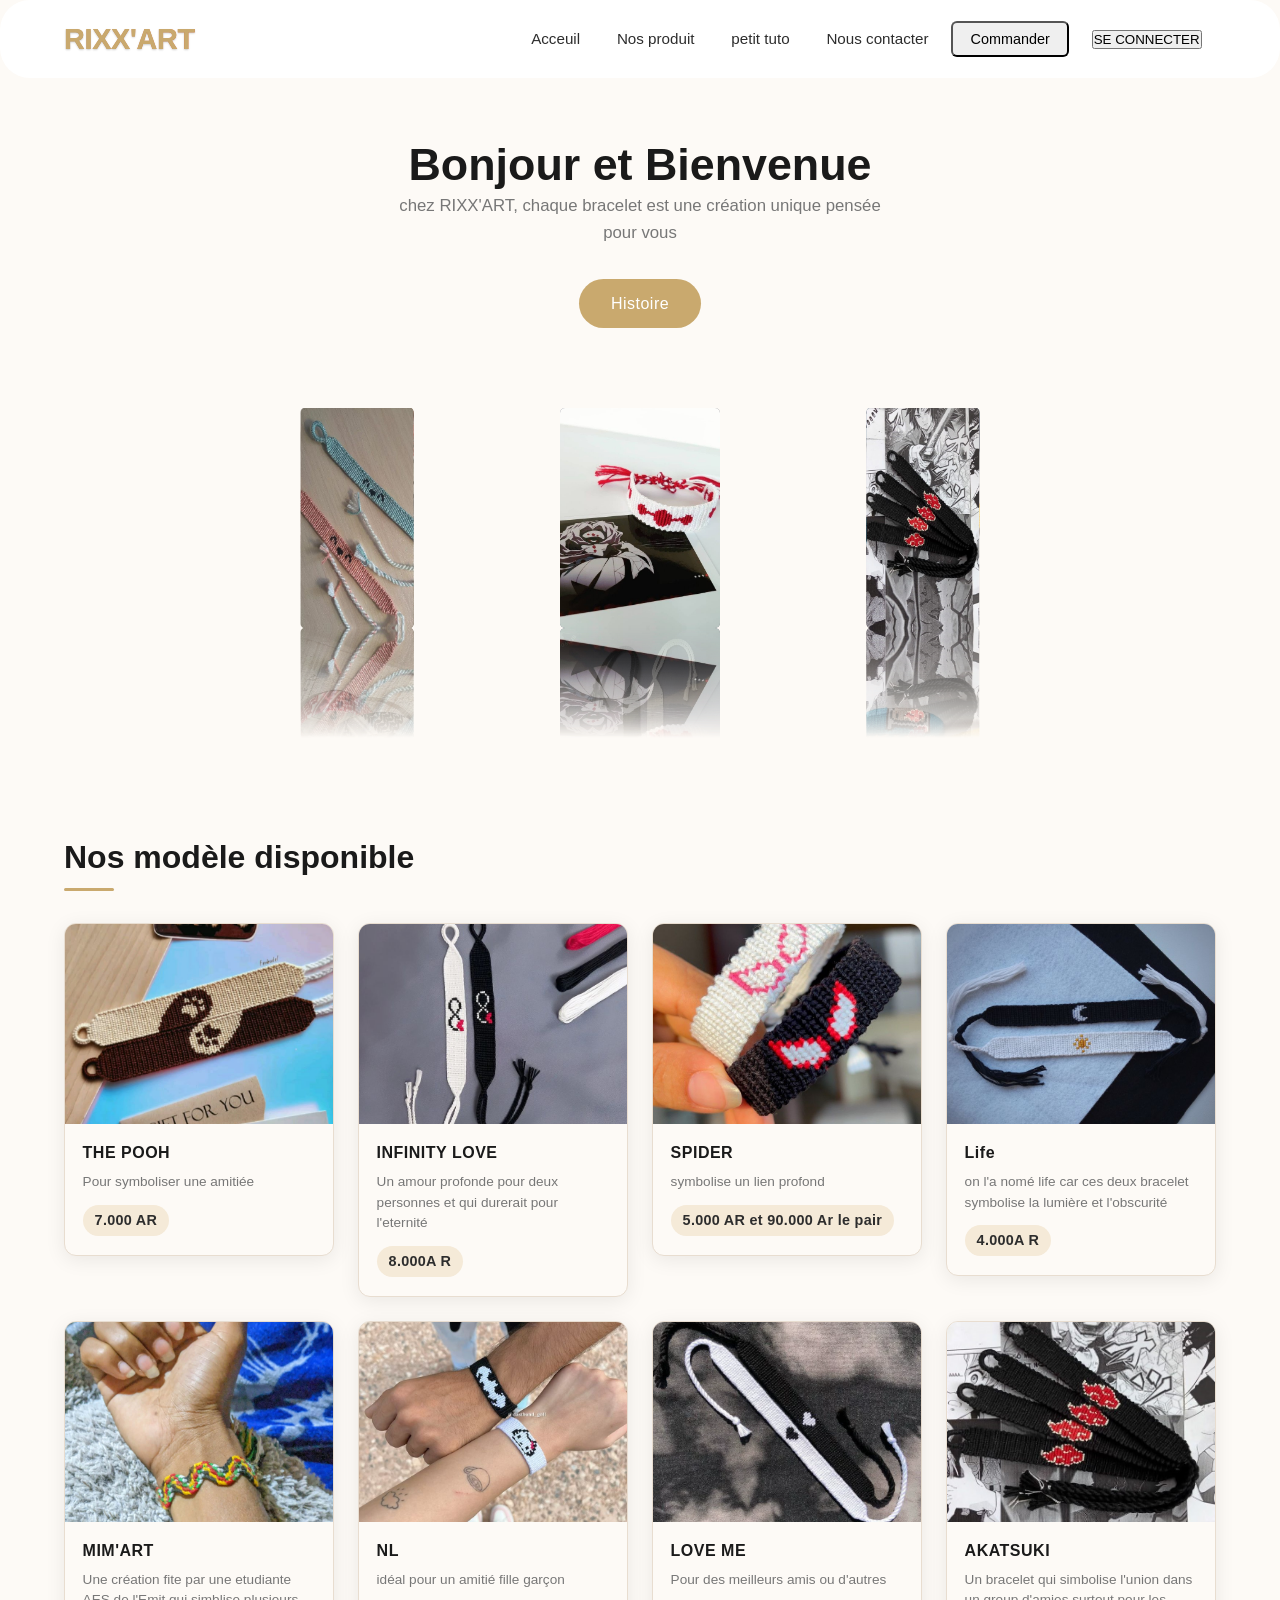
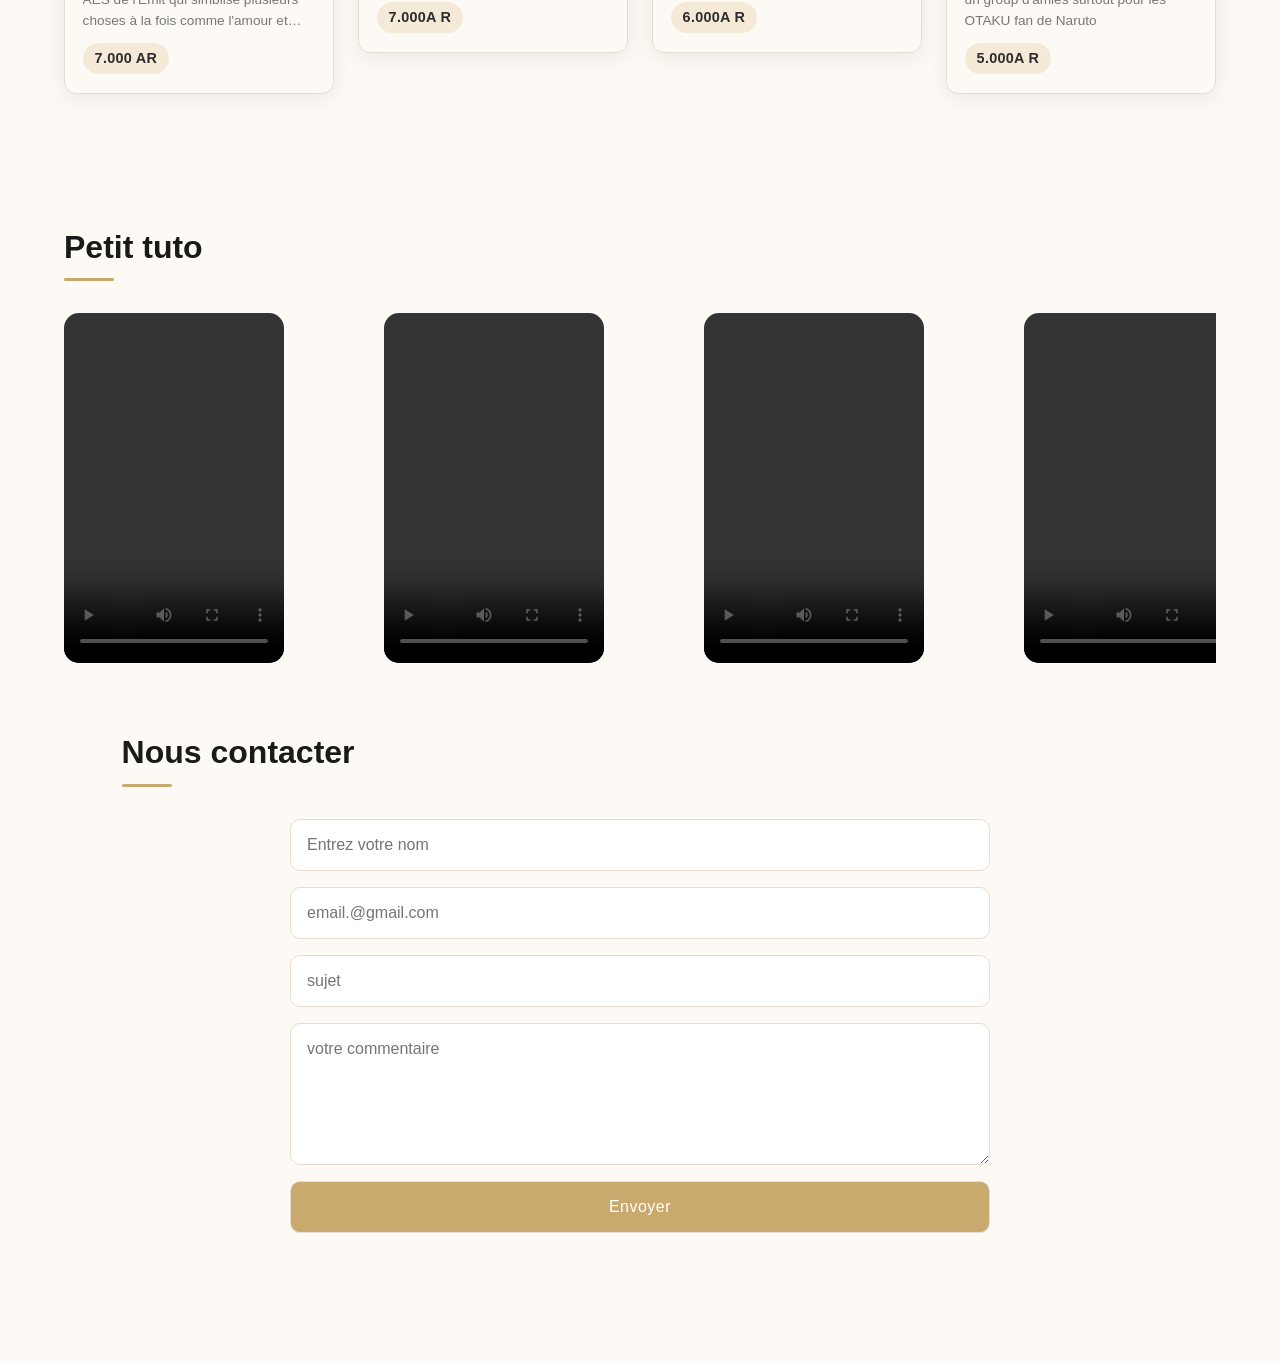
==== commit e14d1ea4: "version2 inscription" ====
--- a/bracelet/index.html
+++ b/bracelet/index.html
@@ -19,9 +19,12 @@
         <li class="navbtn" id="commander" class="commander">
           <button>Commander</button>
         </li>
-        <li class="navbtn"><a href="inscription.html">
-            <button>se connecter</button></li>
-             </a>
+
+        <li>
+          <a href="incription.html">
+            <button>SE CONNECTER</button>
+          </a>
+        </li>
       </ul>
     </nav>
     <div class="hello">
